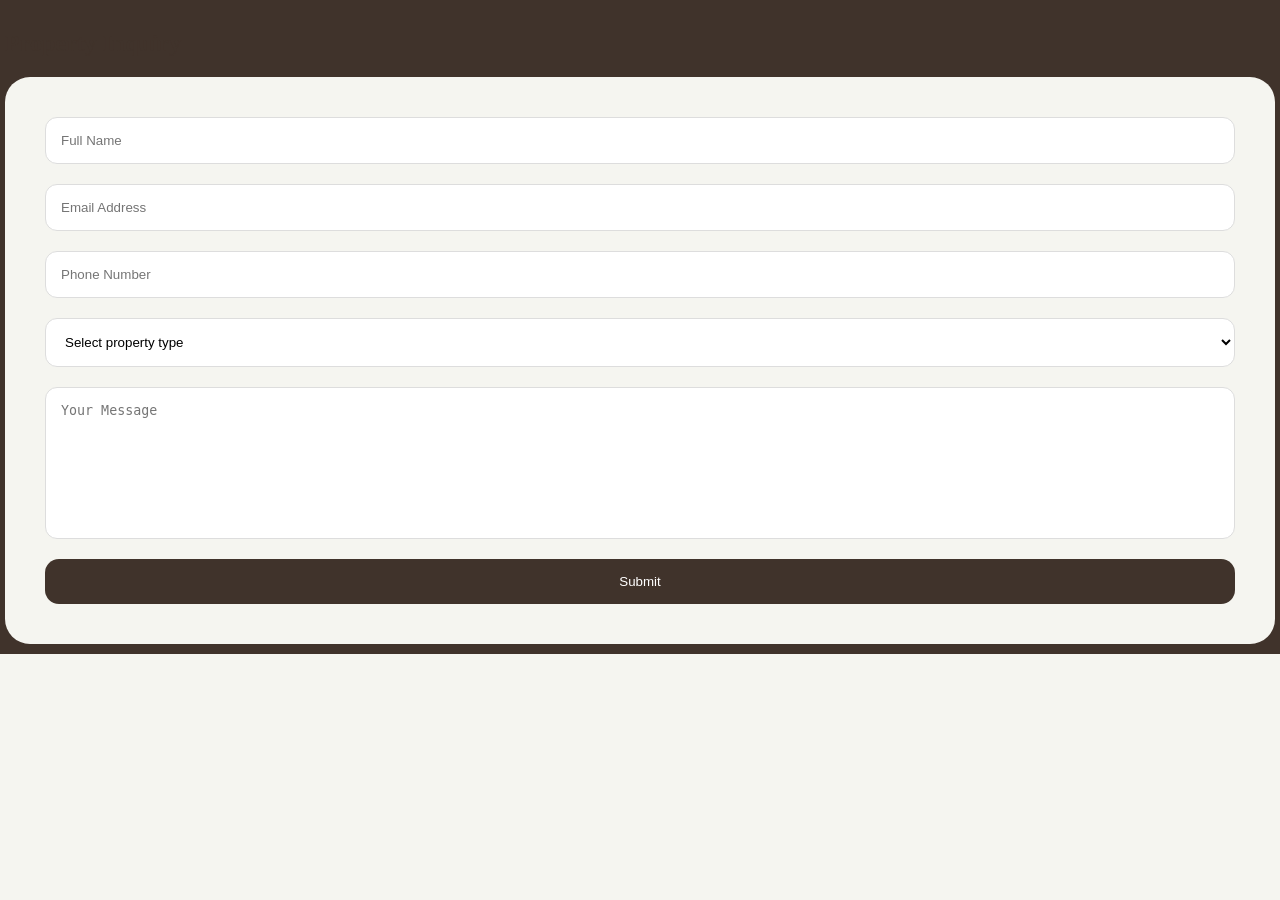
==== inquiry.html @ bce3ea4f "Create inquiry.html" ====
<!DOCTYPE html>
<html lang="en">
<head>
    <meta charset="UTF-8">
    <meta name="viewport" content="width=device-width, initial-scale=1.0">
    <title>Inquiry</title>
    <link rel="stylesheet" href="style.css">
</head>

<body>
    <section class="inquiry-section">
        <h1>Property Inquiry</h1>

        <form class="inquiry-form">
            <input type="text" placeholder="Full Name" required>
            <input type="email" placeholder="Email Address" required>
            <input type="tel" placeholder="Phone Number" required>
            <select required>
                <option>Select property type</option>
                <option>For Sale</option>
                <option>For Rent</option>
            </select>
            <textarea placeholder="Your Message"></textarea>
            <button type="submit">Submit</button>
        </form>
    </section>
</body>
</html>
---- style.css ----
:root {
    --cream: #F5F5F0;
    --taupe: #A89180;
    --charcoal: #40332B;
    --white: var(--white)
}

body {
    margin: 0;
    font-family: Georgia, serif;
    background: var(--cream);
    color: var(--charcoal);
}

/* NAVBAR */
.navbar {
    padding: 20px 60px;
    display: flex;
    justify-content: space-between;
    align-items: center;
}

.logo-area {
    display: flex;
    align-items: center;
    gap: 15px;
}

.logo-area img {
    height: 75px;
    width: 50;
}

.nav-menu {
    display: flex;
    gap: 30px;
}

.nav-menu a {
    text-decoration: none;
    color: var(--charcoal);
}

/* HERO */
.hero {
    padding: 100px 60px;
}

.hero h1 {
    font-size: 48px;
    font-weight: 600;
}

.hero span {
    font-style: italic;
}

.hero p {
    max-width: 500px;
    line-height: 1.7;
}

.hero-image {
    width: 1000px;
    object-fit: cover;
    margin: none;
    margin-top: 5px;
    margin: none;
    margin-bottom: 10px;
}

.explore-button {
    margin-right: 15px;
    padding: 12px 25px;
    display: inline-block;
    background-color: var(--charcoal);
    color: var(--cream);
    text-decoration: none;
    border-radius: 20px;
    cursor: pointer;
}

.listyour-button {
    background-color: transparent;
    padding: 12px 25px;
    color: var(--charcoal);
    cursor: pointer;
    border-radius: 20px;
    border: 1px solid var(--charcoal);
}



/* NAVBAR */
.navbar {
    display: flex;
    justify-content: space-between;
    align-items: center;
    padding: 20px 60px;
    background: var(--cream);
    position: sticky;
    top: 0;
    z-index: 1000;
}

/* LOGO */
.logo-area {
    display: flex;
    align-items: center;
    gap: 15px;
}

.logo-area img {
    height: 55px;
    cursor: pointer;
}

.logo-text h2 {
    margin: 0;
    font-size: 18px;
    letter-spacing: 2px;
    cursor: pointer;
}

.logo-text span {
    font-size: 11px;
    letter-spacing: 1px;
    cursor: pointer;
}

.nav-menu a {
    text-decoration: none;
    color: var(--charcoal);
    font-size: 14px;
    position: relative;
    transition: 0.3s;
    cursor: pointer;
}

/* UNDERLINE HOVER */
.nav-menu a::after {
    content: "";
    width: 0%;
    height: 1px;
    background: var(--charcoal);
    position: absolute;
    left: 0;
    bottom: -5px;
    transition: 0.3s;
}

.nav-menu a:hover::after {
    width: 100%;
}

/* SEARCH BUTTON */
.nav-search-btn {
    background: var(--charcoal);
    color: white;
    border: none;
    padding: 12px 24px;
    border-radius: 30px;
    cursor: pointer;
    transition: 0.3s;
}

.nav-search-btn:hover {
    opacity: 0.9;
}

/* ABOUT */
.about-section {
    padding: 50px 25px;
    background: var(--taupe);
}

.about-text {
    max-width: 800px;
}

.about-text h2 {
    font-size: 30px;
    margin-bottom: 15px;
    text-align: center;
}

/* SERVICES */
.services-section {
    padding: 90px 60px;
    background: var(--cream);
}

.services-section h2 {
    font-size: 40px;
    text-align: center;
    margin-bottom: 15px;
}

.service-cards {
    display: flex;
    gap: 30px;
    flex-wrap: wrap;
    margin-top: 40px;
}

.service {
    color: white;
    background: var(--charcoal);
    padding: 30px;
    border-radius: 20px;
    flex: 1;
    min-width: 250px;
    box-shadow: 0 8px 20px rgba(0,0,0,0.05);
}

/* CONTACT */
.contact-section {
    padding: 30px 40px;
    background: var(--taupe);
}

.contact-text {
    text-align: center;
    font-size: 30px;
    margin-bottom: 15px
}

/* RESPONSIVE */
@media(max-width: 900px) {

    .navbar {
        flex-direction: column;
        gap: 20px;
    }

    .nav-menu {
        flex-wrap: wrap;
        justify-content: center;
    }

}

/* SEARCH BOX */
.search-box {
    background: white;
    border-radius: 25px;
    padding: 30px;
    display: grid;
    grid-template-columns: repeat(auto-fit, minmax(220px, 1fr));
    gap: 20px;
    box-shadow: 0 8px 25px rgba(0,0,0,0.06);
}

.filter {
    display: flex;
    flex-direction: column;
}

.filter label {
    margin-bottom: 8px;
    font-size: 14px;
    color: var(--charcoal);
}

.filter select {
    padding: 14px;
    border-radius: 12px;
    border: 1px solid #ddd;
    background: var(--cream);
    color: var(--charcoal);
    outline: none;
}

/* SEARCH BUTTON */
.search-btn {
    background: var(--charcoal);
    color: white;
    border: none;
    border-radius: 14px;
    padding: 15px;
    cursor: pointer;
    margin-top: 24px;
    transition: 0.3s;
}

.search-btn:hover {
    opacity: 0.9;
}


/* INQUIRY SECTION */
.inquiry-section {
    background: var(--charcoal);
    padding: 10px 5px;
}

.inquiry-container {
    display: grid;
    grid-template-columns: 1fr 1fr;
    gap: 50px;
    align-items: center;
}

.inquiry-text h2 {
    font-size: 40px;
    color: white;
}

.inquiry-text p {
    line-height: 1.8;
    color: white;
}

/* FORM */
.inquiry-form {
    background: var(--cream);
    padding: 40px;
    border-radius: 25px;
    display: flex;
    flex-direction: column;
    gap: 20px;
}

.inquiry-form input,
.inquiry-form select,
.inquiry-form textarea {
    padding: 15px;
    border-radius: 12px;
    border: 1px solid #ddd;
    background: white;
    outline: none;
}

.inquiry-form textarea {
    min-height: 120px;
    resize: none;
}

.inquiry-form button {
    background: var(--charcoal);
    color: white;
    border: none;
    padding: 15px;
    border-radius: 14px;
    cursor: pointer;
}

/* RESPONSIVE */
@media(max-width: 900px) {

    .hero-content h1 {
        font-size: 40px;
    }

    .inquiry-container {
        grid-template-columns: 1fr;
    }

    .search-box {
        grid-template-columns: 1fr;
    }
}

/* FEATURED */
.featured {
    background: var(--taupe);
    padding: 60px;
}

.featured h2 {
    margin-bottom: 30px;
}

.cards {
    display: flex;
    gap: 30px;
    flex-wrap: wrap;
}

.card {
    background: var(--cream);
    border-radius: 20px;
    overflow: hidden;
    width: 300px;
    box-shadow: 0 8px 20px rgba(0,0,0,0.05);
    transition: 0.3s;
}

.card:hover {
    transform: translateY(-8px);
}

.card img {
    width: 100%;
    height: 200px;
    object-fit: cover;
}

.card-info {
    padding: 20px;
}

.card-info span {
    font-weight: bold;
}

/* FEATURES */
.features {
    display: grid;
    grid-template-columns: repeat(auto-fit, minmax(250px,1fr));
    padding: 60px;
    gap: 30px;
}

/* CONTACT */
.contact {
    background: var(--cream);
    padding: 60px;
    text-align: center;
}

/* FOOTER */
footer {
    text-align: center;
    padding: 30px;
}
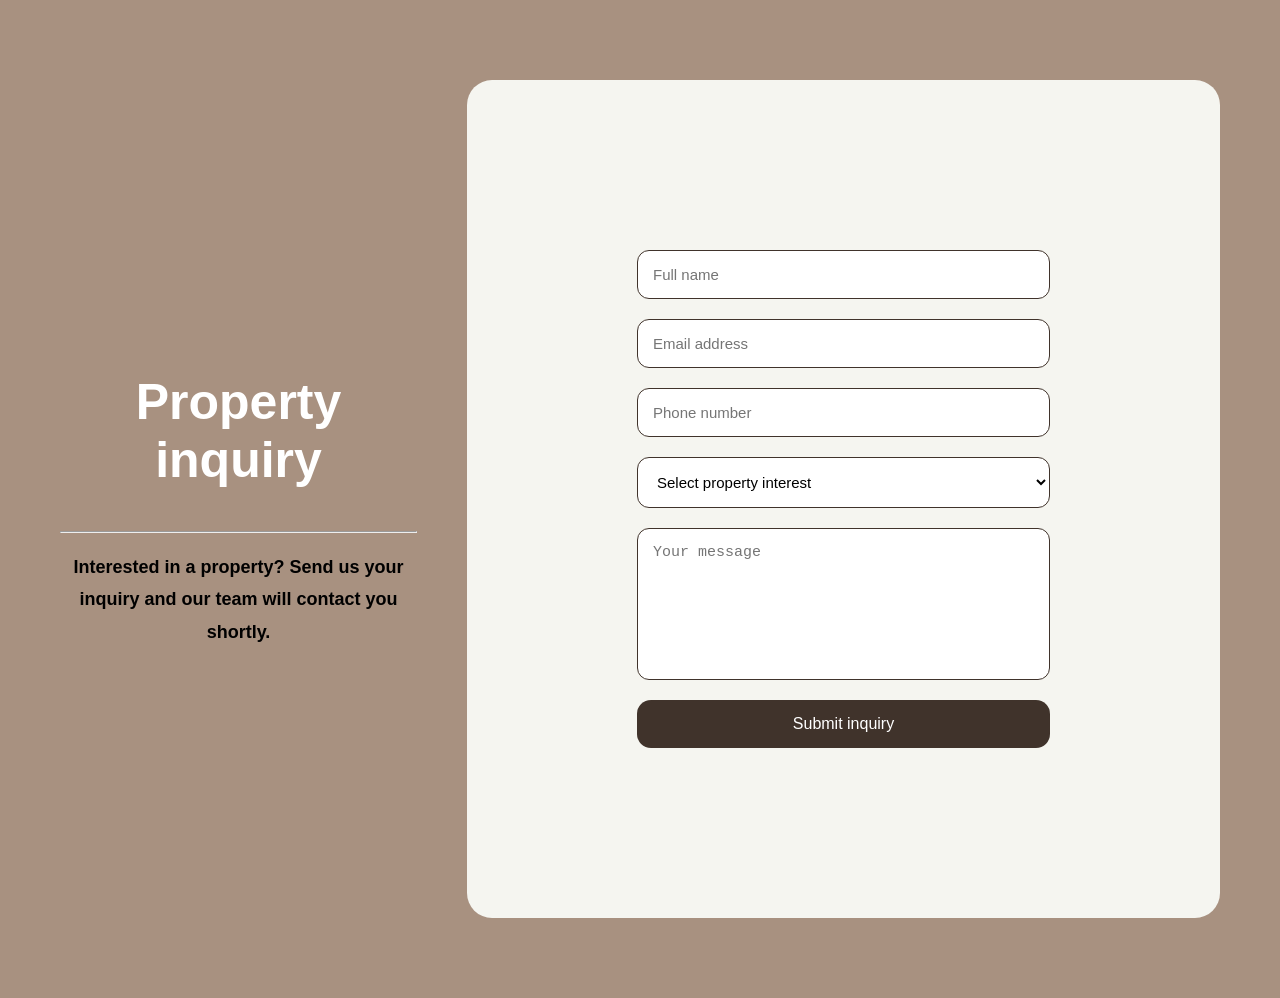
==== commit 636092d4: "Update inquiry.html" ====
--- a/inquiry.html
+++ b/inquiry.html
@@ -9,20 +9,33 @@
 
 <body>
     <section class="inquiry-section">
-        <h1>Property Inquiry</h1>
+        <div class="inquiry-container">
+            <div class="inquiry-text">
+                <h2>
+                    Property inquiry
+                </h2><hr>
+                <p>
+                    Interested in a property? Send us your inquiry and our team will contact you shortly.
+                </p>
+            </div>
 
         <form class="inquiry-form">
-            <input type="text" placeholder="Full Name" required>
-            <input type="email" placeholder="Email Address" required>
-            <input type="tel" placeholder="Phone Number" required>
+            <input type="text" placeholder="Full name" required>
+            <input type="email" placeholder="Email address" required>
+            <input type="tel" placeholder="Phone number" required>
             <select required>
-                <option>Select property type</option>
-                <option>For Sale</option>
-                <option>For Rent</option>
+                <option>Select property interest</option>
+                <option>For sale</option>
+                <option>For rent</option>
             </select>
-            <textarea placeholder="Your Message"></textarea>
-            <button type="submit">Submit</button>
+            
+            <textarea placeholder="Your message"></textarea>
+
+            <button type="submit">
+                Submit inquiry
+            </button>
         </form>
+        </div>
     </section>
 </body>
 </html>
--- a/style.css
+++ b/style.css
@@ -2,33 +2,27 @@
     --cream: #F5F5F0;
     --taupe: #A89180;
     --charcoal: #40332B;
-    --white: var(--white)
+    --white: white;
+    --black: black;
 }
 
 body {
     margin: 0;
-    font-family: Georgia, serif;
+    font-family: Arial, Helvetica, sans-serif;
     background: var(--cream);
     color: var(--charcoal);
 }
 
 /* NAVBAR */
 .navbar {
+    display: flex;
+    justify-content: space-between;
+    align-items: center;
     padding: 20px 60px;
-    display: flex;
-    justify-content: space-between;
-    align-items: center;
-}
-
-.logo-area {
-    display: flex;
-    align-items: center;
-    gap: 15px;
-}
-
-.logo-area img {
-    height: 75px;
-    width: 50;
+    background: rgb(53, 43, 43);
+    position: sticky;
+    top: 0;
+    z-index: 1000;
 }
 
 .nav-menu {
@@ -38,7 +32,62 @@
 
 .nav-menu a {
     text-decoration: none;
-    color: var(--charcoal);
+    color: var(--cream);
+    font-size: 16px;
+    position: relative;
+    transition: 0.3s;
+    cursor: pointer;
+}
+
+.logo-area {
+    display: flex;
+    align-items: center;
+    gap: 15px;
+
+}
+
+.logo-area img {
+    height: 100px;
+    cursor: pointer;
+    width: 170px;
+    margin-left: -10px;
+}
+
+.logo-text h2 {
+    margin: 0;
+    font-size: 18px;
+    letter-spacing: 2px;
+    cursor: pointer;
+    color: var(--cream);
+    margin-bottom: 20px;
+}
+
+.logo-text span {
+    font-size: 11px;
+    letter-spacing: 1px;
+    cursor: pointer;
+    color: var(--cream);
+}
+
+/* NAVBAR HOVER */
+.nav-menu a:hover {
+    color: var(--taupe);
+}
+
+/* UNDERLINE HOVER */
+.nav-menu a::after {
+    content: "";
+    width: 0%;
+    height: 1px;
+    background: var(--taupe);
+    position: absolute;
+    left: 0;
+    bottom: -5px;
+    transition: 0.3s;
+}
+
+.nav-menu a:hover::after {
+    width: 100%;
 }
 
 /* HERO */
@@ -58,15 +107,19 @@
 .hero p {
     max-width: 500px;
     line-height: 1.7;
+    color: var(--black);
 }
 
 .hero-image {
-    width: 1000px;
-    object-fit: cover;
-    margin: none;
-    margin-top: 5px;
-    margin: none;
-    margin-bottom: 10px;
+    width: 100%;
+    background-size: cover;
+    background-position: center;
+    background-repeat: no-repeat;
+    display: flex;
+    height: 100vh;
+    align-items: center;
+    padding: 0 8%;
+    height: 600px;
 }
 
 .explore-button {
@@ -81,168 +134,25 @@
 }
 
 .listyour-button {
-    background-color: transparent;
+    background-color: var(--taupe);
     padding: 12px 25px;
-    color: var(--charcoal);
+    color: var(--black);
     cursor: pointer;
     border-radius: 20px;
     border: 1px solid var(--charcoal);
 }
 
-
-
-/* NAVBAR */
-.navbar {
-    display: flex;
-    justify-content: space-between;
-    align-items: center;
-    padding: 20px 60px;
-    background: var(--cream);
-    position: sticky;
-    top: 0;
-    z-index: 1000;
-}
-
-/* LOGO */
-.logo-area {
-    display: flex;
-    align-items: center;
-    gap: 15px;
-}
-
-.logo-area img {
-    height: 55px;
-    cursor: pointer;
-}
-
-.logo-text h2 {
-    margin: 0;
-    font-size: 18px;
-    letter-spacing: 2px;
-    cursor: pointer;
-}
-
-.logo-text span {
-    font-size: 11px;
-    letter-spacing: 1px;
-    cursor: pointer;
-}
-
-.nav-menu a {
-    text-decoration: none;
-    color: var(--charcoal);
-    font-size: 14px;
-    position: relative;
-    transition: 0.3s;
-    cursor: pointer;
-}
-
-/* UNDERLINE HOVER */
-.nav-menu a::after {
-    content: "";
-    width: 0%;
-    height: 1px;
-    background: var(--charcoal);
-    position: absolute;
-    left: 0;
-    bottom: -5px;
-    transition: 0.3s;
-}
-
-.nav-menu a:hover::after {
-    width: 100%;
-}
-
-/* SEARCH BUTTON */
-.nav-search-btn {
-    background: var(--charcoal);
-    color: white;
-    border: none;
-    padding: 12px 24px;
-    border-radius: 30px;
-    cursor: pointer;
-    transition: 0.3s;
-}
-
-.nav-search-btn:hover {
+.explore-button:hover {
     opacity: 0.9;
 }
 
-/* ABOUT */
-.about-section {
-    padding: 50px 25px;
-    background: var(--taupe);
-}
-
-.about-text {
-    max-width: 800px;
-}
-
-.about-text h2 {
-    font-size: 30px;
-    margin-bottom: 15px;
-    text-align: center;
-}
-
-/* SERVICES */
-.services-section {
-    padding: 90px 60px;
-    background: var(--cream);
-}
-
-.services-section h2 {
-    font-size: 40px;
-    text-align: center;
-    margin-bottom: 15px;
-}
-
-.service-cards {
-    display: flex;
-    gap: 30px;
-    flex-wrap: wrap;
-    margin-top: 40px;
-}
-
-.service {
-    color: white;
-    background: var(--charcoal);
-    padding: 30px;
-    border-radius: 20px;
-    flex: 1;
-    min-width: 250px;
-    box-shadow: 0 8px 20px rgba(0,0,0,0.05);
-}
-
-/* CONTACT */
-.contact-section {
-    padding: 30px 40px;
-    background: var(--taupe);
-}
-
-.contact-text {
-    text-align: center;
-    font-size: 30px;
-    margin-bottom: 15px
-}
-
-/* RESPONSIVE */
-@media(max-width: 900px) {
-
-    .navbar {
-        flex-direction: column;
-        gap: 20px;
-    }
-
-    .nav-menu {
-        flex-wrap: wrap;
-        justify-content: center;
-    }
-
+.listyour-button:hover {
+    opacity: 0.9;
 }
 
 /* SEARCH BOX */
 .search-box {
-    background: white;
+    background: var(--white);
     border-radius: 25px;
     padding: 30px;
     display: grid;
@@ -290,8 +200,8 @@
 
 /* INQUIRY SECTION */
 .inquiry-section {
-    background: var(--charcoal);
-    padding: 10px 5px;
+    background: var(--taupe);
+    padding: 80px 60px;
 }
 
 .inquiry-container {
@@ -304,17 +214,23 @@
 .inquiry-text h2 {
     font-size: 40px;
     color: white;
+    text-align: center;
+    font-weight: bold;
+    font-size: 50px;
 }
 
 .inquiry-text p {
     line-height: 1.8;
-    color: white;
+    color: black;
+    font-size: 18px;
+    font-weight: bold;
+    text-align: center;
 }
 
 /* FORM */
 .inquiry-form {
     background: var(--cream);
-    padding: 40px;
+    padding: 170px;
     border-radius: 25px;
     display: flex;
     flex-direction: column;
@@ -324,26 +240,34 @@
 .inquiry-form input,
 .inquiry-form select,
 .inquiry-form textarea {
-    padding: 15px;
+    padding: 15px 200px 15px 15px;
     border-radius: 12px;
-    border: 1px solid #ddd;
-    background: white;
+    border: 1px solid var(--charcoal);
+    background: var(--white);
     outline: none;
+
+    font-size: 15px;
 }
 
 .inquiry-form textarea {
     min-height: 120px;
     resize: none;
+    font-size: 15px;
 }
 
 .inquiry-form button {
     background: var(--charcoal);
     color: white;
     border: none;
+    font-size: 16px;
     padding: 15px;
     border-radius: 14px;
     cursor: pointer;
 }
+
+
+
+
 
 /* RESPONSIVE */
 @media(max-width: 900px) {
@@ -412,15 +336,208 @@
     gap: 30px;
 }
 
+/* ABOUT */
+.about-section {
+    padding: 320px;
+    background: var(--taupe);
+}
+
+.about-text {
+    max-width: none;
+}
+
+.about-text h2 {
+    font-size: 40px;
+    margin-bottom: 12px;
+    text-align: center;
+    margin-top: -230px;
+}
+
+.about-text p {
+    color: white;
+    background: var(--charcoal);
+    padding: 30px;
+    border-radius: 20px;
+    flex: 1;
+    display: flex;
+    min-width: 250px;
+    box-shadow: 0 8px 20px rgba(0,0,0,0.05);
+}
+
+.about-signature {
+    margin-top: 40px;
+}
+
+.about-signature h3 {
+    margin-bottom: 5px;
+}
+
+.about-signature span {
+    opacity: 0.8;
+}
+
+/* SERVICES */
+.services-section {
+    padding: 40px 30px;
+    background: var(--cream);
+}
+
+.services-section h1 {
+    font-size: 40px;
+    text-align: center;
+    margin-bottom: 15px;
+}
+
+.service-cards {
+    display: flex;
+    gap: 30px;
+    flex-wrap: wrap;
+    margin-top: 20px;
+    margin-bottom: 20px;
+}
+
+.service {
+    color: white;
+    background: var(--charcoal);
+    padding: 30px;
+    border-radius: 20px;
+    flex: 1;
+    min-width: 250px;
+    box-shadow: 0 8px 20px rgba(0,0,0,0.05);
+}
+
 /* CONTACT */
-.contact {
-    background: var(--cream);
-    padding: 60px;
-    text-align: center;
+.contact-section {
+    padding: 10px 15px;
+    background: var(--taupe);
+}
+
+.contact-text {
+    text-align: center;
+    font-size: 40px;
+    margin-bottom: 10px
+}
+
+.contact-section p {
+    text-align: left;
+    color: var(--black);
 }
 
 /* FOOTER */
 footer {
     text-align: center;
-    padding: 30px;
-}
+    padding: 5px 10px;
+    color: var(--cream);
+    background-color: rgb(53, 43, 43);
+}
+
+.footer-mak {
+    justify-content: space-between;
+    align-items: center;
+    padding: 10px 20px;
+    gap: 70px;
+    flex-wrap: wrap;
+    max-width: 1200px;
+    margin: auto;
+    display: flex;
+    grid-template-columns: repeat(auto-fit,minmax(220px,1fr));
+}
+
+/* LOGO */
+.footer-logo img {
+    width: 180px;
+    height: 100px;
+    margin-top: -10px;
+    margin-bottom: none;
+}
+
+.footer-logo h2 {
+    font-size: 24px;
+    letter-spacing: 2px;
+    margin-top: -10px;
+    color: var(--cream);
+}
+
+.footer-logo p {
+    font-size: 12px;
+    letter-spacing: 1px;
+    color: var(--cream);
+    margin-top: -10px;
+}
+/* LINKS */
+.footer-links h3{
+    margin-top: -30px;
+    font-size: 20px;
+    margin-bottom: none;
+}
+
+.footer-links a {
+    display: block;
+    color: white;
+    text-decoration: none;
+    margin-bottom: 10px;
+    margin-top: -5px;
+    text-align: left;
+    gap: 10px;
+}
+
+.footer-links a:hover {
+    color: var(--taupe);
+}
+
+/* CONTACT */
+.footer-contact h3 {
+    margin-top: 10px;
+    font-size: 20px;
+    margin-bottom: none;
+}
+
+.footer-contact p {
+    margin-top: -5px;
+    color: white;
+    text-align: left;
+}
+
+/* SOCIAL */
+.social-icons {
+    display: flex;
+    gap: 15px;
+    margin-top: -15px;
+    align-items: center;
+}
+
+.footer-social h3{
+    margin-top: -38px;
+    font-size: 20px;
+    margin-bottom: none;
+}
+
+/* ICONS */
+.social-icons a {
+    width: 45px;
+    height: 45px;
+    margin-top: 10px;
+    background: rgba(255,255,255,0.1);
+    border-radius: 50%;
+    display: flex;
+    justify-content: center;
+    align-items: center;
+    color: white;
+    text-decoration: none;
+    transition: 0.3s ease;
+    font-size: 18px;
+}
+
+/* HOVER EFFECT */
+.social-icons a:hover {
+    background: var(--taupe);
+    transform: translateY(-5px);
+}
+
+/* COPYRIGHT */
+.footer-bottom {
+    margin-top: 40px;
+    text-align: center;
+    border-top: 1px solid rgba(255,255,255,0.2);
+    padding-top: 20px;
+}
